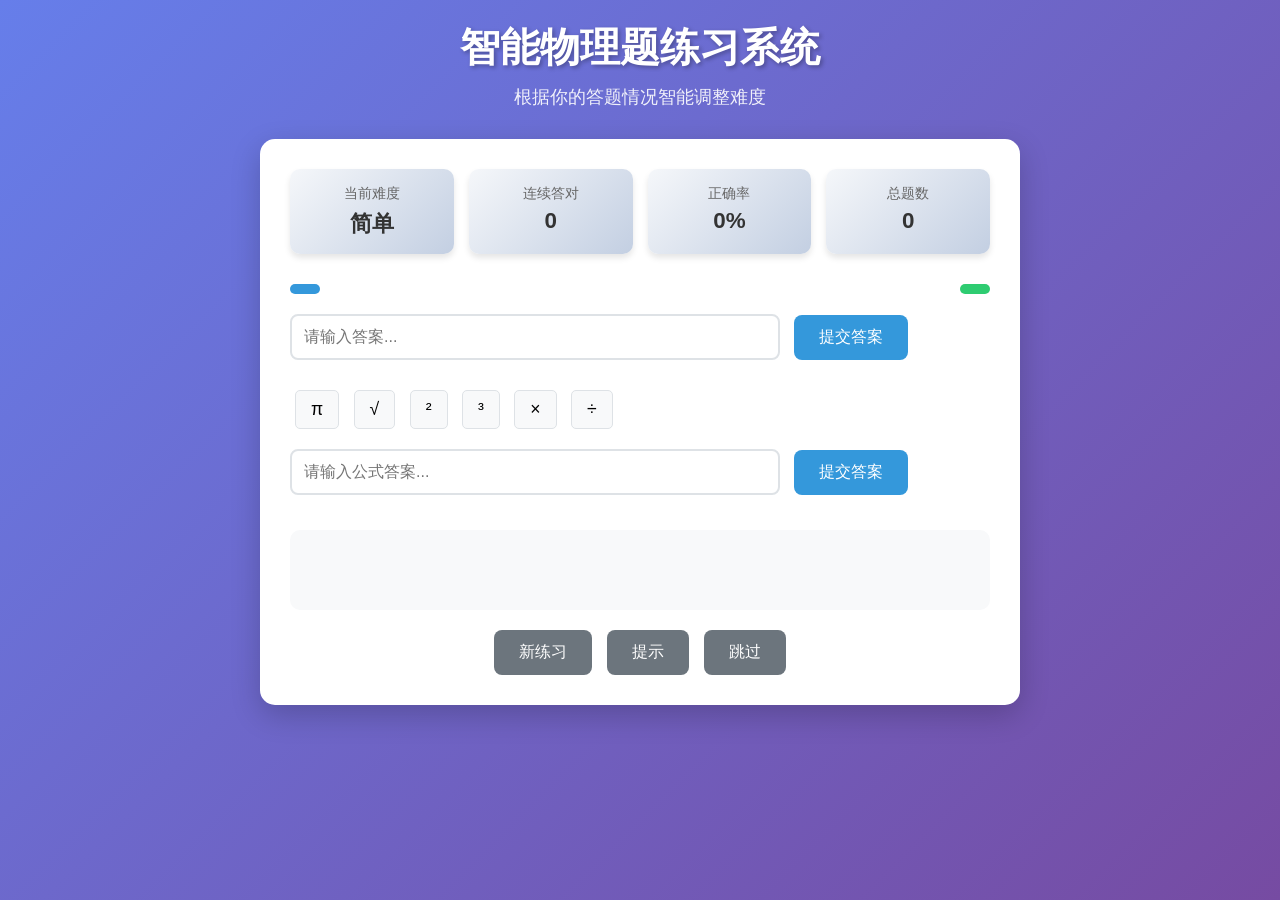
==== index.html @ 670155d4 "Rename physics-tutor.html to index.html" ====
<!DOCTYPE html>
<html lang="zh-CN">
<head>
    <meta charset="UTF-8">
    <meta name="viewport" content="width=device-width, initial-scale=1.0">
    <title>智能物理题练习系统</title>
    <style>
        * {
            margin: 0;
            padding: 0;
            box-sizing: border-box;
        }

        body {
            font-family: 'Segoe UI', Tahoma, Geneva, Verdana, sans-serif;
            background: linear-gradient(135deg, #667eea 0%, #764ba2 100%);
            min-height: 100vh;
            color: #333;
        }

        .container {
            max-width: 800px;
            margin: 0 auto;
            padding: 20px;
        }

        header {
            text-align: center;
            color: white;
            margin-bottom: 30px;
        }

        header h1 {
            font-size: 2.5em;
            margin-bottom: 10px;
            text-shadow: 2px 2px 4px rgba(0,0,0,0.3);
        }

        header p {
            font-size: 1.1em;
            opacity: 0.9;
        }

        main {
            background: white;
            border-radius: 15px;
            padding: 30px;
            box-shadow: 0 10px 30px rgba(0,0,0,0.2);
        }

        #stats-panel {
            display: grid;
            grid-template-columns: repeat(auto-fit, minmax(150px, 1fr));
            gap: 15px;
            margin-bottom: 30px;
        }

        .stat-item {
            background: linear-gradient(135deg, #f5f7fa 0%, #c3cfe2 100%);
            padding: 15px;
            border-radius: 10px;
            text-align: center;
            box-shadow: 0 4px 6px rgba(0,0,0,0.1);
        }

        .stat-label {
            display: block;
            font-size: 0.9em;
            color: #666;
            margin-bottom: 5px;
        }

        .stat-value {
            display: block;
            font-size: 1.4em;
            font-weight: bold;
            color: #333;
        }

        #question-container {
            margin-bottom: 25px;
        }

        #question-header {
            display: flex;
            justify-content: space-between;
            align-items: center;
            margin-bottom: 20px;
        }

        #question-category {
            background: #3498db;
            color: white;
            padding: 5px 15px;
            border-radius: 20px;
            font-size: 0.9em;
        }

        #question-difficulty {
            background: #2ecc71;
            color: white;
            padding: 5px 15px;
            border-radius: 20px;
            font-size: 0.9em;
        }

        #question-difficulty.medium {
            background: #f39c12;
        }

        #question-difficulty.hard {
            background: #e74c3c;
        }

        #question-text {
            font-size: 1.2em;
            line-height: 1.6;
            margin-bottom: 20px;
            color: #2c3e50;
        }

        .question-options {
            margin-bottom: 15px;
        }

        .option-btn {
            display: block;
            width: 100%;
            padding: 15px 20px;
            margin-bottom: 10px;
            background: #f8f9fa;
            border: 2px solid #dee2e6;
            border-radius: 8px;
            text-align: left;
            cursor: pointer;
            transition: all 0.3s ease;
            font-size: 1em;
        }

        .option-btn:hover {
            background: #e9ecef;
            border-color: #3498db;
            transform: translateX(5px);
        }

        .option-btn.selected {
            background: #3498db;
            color: white;
            border-color: #2980b9;
        }

        .option-btn.correct {
            background: #2ecc71;
            color: white;
            border-color: #27ae60;
        }

        .option-btn.incorrect {
            background: #e74c3c;
            color: white;
            border-color: #c0392b;
        }

        #answer-input, #formula-answer {
            width: 70%;
            padding: 12px;
            border: 2px solid #dee2e6;
            border-radius: 8px;
            font-size: 1em;
            margin-bottom: 10px;
        }

        #answer-input:focus, #formula-answer:focus {
            outline: none;
            border-color: #3498db;
        }

        .submit-btn {
            padding: 12px 25px;
            background: #3498db;
            color: white;
            border: none;
            border-radius: 8px;
            cursor: pointer;
            font-size: 1em;
            margin-left: 10px;
            transition: background 0.3s ease;
        }

        .submit-btn:hover {
            background: #2980b9;
        }

        #formula-buttons {
            margin-bottom: 15px;
        }

        .formula-btn {
            padding: 8px 15px;
            margin: 5px;
            background: #f8f9fa;
            border: 1px solid #dee2e6;
            border-radius: 5px;
            cursor: pointer;
            font-size: 1.1em;
        }

        .formula-btn:hover {
            background: #e9ecef;
        }

        #feedback-container {
            background: #f8f9fa;
            padding: 20px;
            border-radius: 10px;
            margin-bottom: 20px;
            min-height: 80px;
        }

        #feedback-message {
            font-size: 1.1em;
            font-weight: bold;
            margin-bottom: 10px;
        }

        #feedback-message.correct {
            color: #2ecc71;
        }

        #feedback-message.incorrect {
            color: #e74c3c;
        }

        #feedback-explanation {
            line-height: 1.5;
            color: #555;
        }

        .next-btn {
            margin-top: 15px;
            padding: 12px 25px;
            background: #27ae60;
            color: white;
            border: none;
            border-radius: 8px;
            cursor: pointer;
            font-size: 1em;
        }

        .next-btn:hover {
            background: #229954;
        }

        #controls {
            display: flex;
            justify-content: center;
            gap: 15px;
            flex-wrap: wrap;
        }

        .control-btn {
            padding: 12px 25px;
            background: #6c757d;
            color: white;
            border: none;
            border-radius: 8px;
            cursor: pointer;
            font-size: 1em;
            transition: background 0.3s ease;
        }

        .control-btn:hover {
            background: #5a6268;
        }

        .control-btn:active {
            transform: scale(0.98);
        }

        @media (max-width: 600px) {
            .container {
                padding: 10px;
            }
            
            main {
                padding: 20px;
            }
            
            header h1 {
                font-size: 2em;
            }
            
            #stats-panel {
                grid-template-columns: repeat(2, 1fr);
            }
            
            #controls {
                flex-direction: column;
                align-items: stretch;
            }
            
            .control-btn {
                width: 100%;
            }
        }
    </style>
</head>
<body>
    <div class="container">
        <header>
            <h1>智能物理题练习系统</h1>
            <p>根据你的答题情况智能调整难度</p>
        </header>

        <main>
            <div id="stats-panel">
                <div class="stat-item">
                    <span class="stat-label">当前难度</span>
                    <span id="current-difficulty" class="stat-value">简单</span>
                </div>
                <div class="stat-item">
                    <span class="stat-label">连续答对</span>
                    <span id="streak" class="stat-value">0</span>
                </div>
                <div class="stat-item">
                    <span class="stat-label">正确率</span>
                    <span id="accuracy" class="stat-value">0%</span>
                </div>
                <div class="stat-item">
                    <span class="stat-label">总题数</span>
                    <span id="total-questions" class="stat-value">0</span>
                </div>
            </div>

            <div id="question-container">
                <div id="question-header">
                    <span id="question-category"></span>
                    <span id="question-difficulty"></span>
                </div>
                <div id="question-text"></div>
                <div id="question-image"></div>
                <div id="options-container">
                    <div id="multiple-choice" class="question-options"></div>
                    <div id="input-answer" class="question-options">
                        <input type="text" id="answer-input" placeholder="请输入答案...">
                        <button id="submit-input" class="submit-btn">提交答案</button>
                    </div>
                    <div id="formula-input" class="question-options">
                        <div id="formula-buttons">
                            <button class="formula-btn" data-symbol="π">π</button>
                            <button class="formula-btn" data-symbol="√">√</button>
                            <button class="formula-btn" data-symbol="²">²</button>
                            <button class="formula-btn" data-symbol="³">³</button>
                            <button class="formula-btn" data-symbol="×">×</button>
                            <button class="formula-btn" data-symbol="÷">÷</button>
                        </div>
                        <input type="text" id="formula-answer" placeholder="请输入公式答案...">
                        <button id="submit-formula" class="submit-btn">提交答案</button>
                    </div>
                </div>
            </div>

            <div id="feedback-container">
                <div id="feedback-message"></div>
                <div id="feedback-explanation"></div>
                <button id="next-question" class="next-btn" style="display: none;">下一题</button>
            </div>

            <div id="controls">
                <button id="new-session" class="control-btn">新练习</button>
                <button id="hint" class="control-btn">提示</button>
                <button id="skip" class="control-btn">跳过</button>
            </div>
        </main>
    </div>

    <script src="script.js"></script>
</body>
</html>
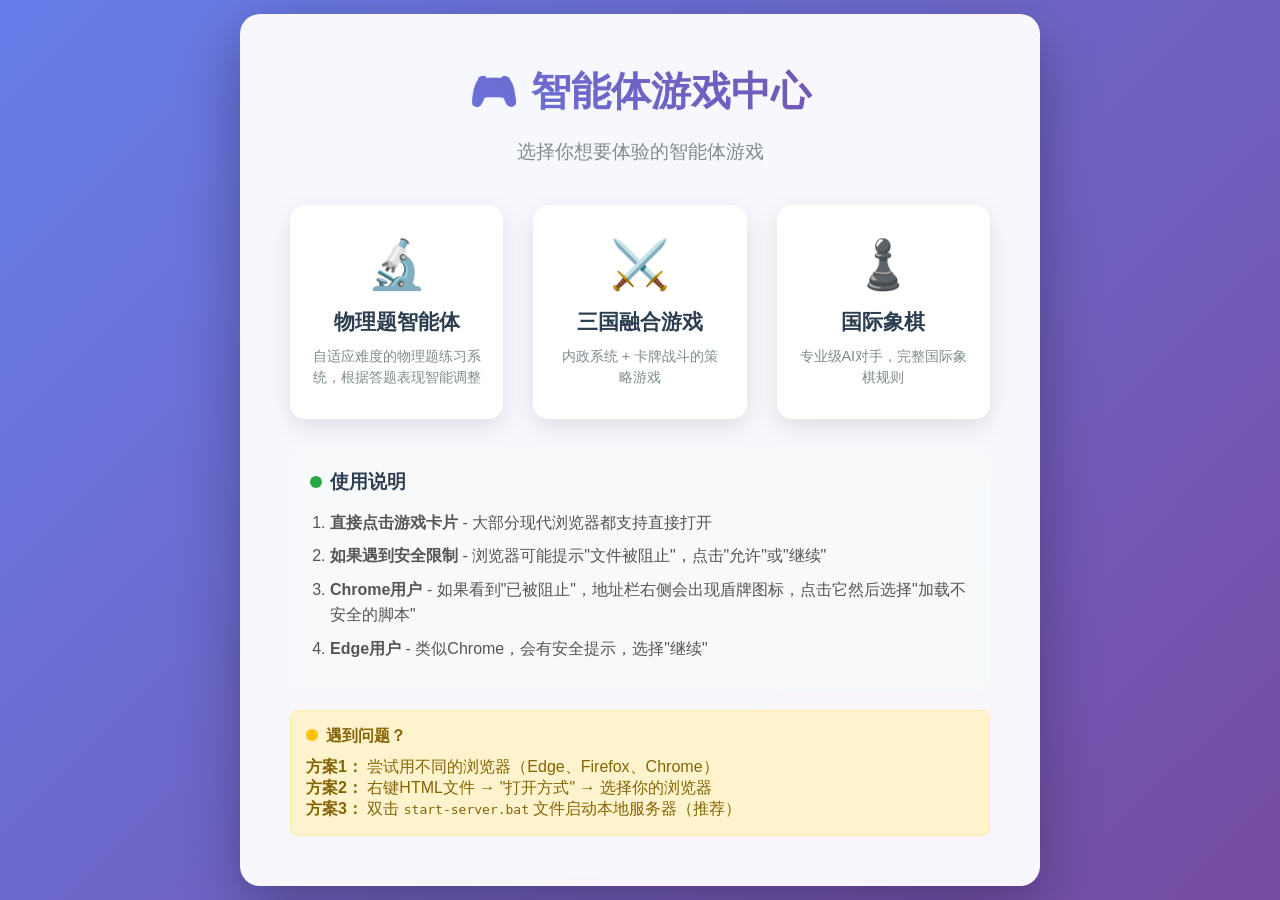
==== commit d30299ee: "Add files via upload" ====
--- a/index.html
+++ b/index.html
@@ -3,7 +3,7 @@
 <head>
     <meta charset="UTF-8">
     <meta name="viewport" content="width=device-width, initial-scale=1.0">
-    <title>智能物理题练习系统</title>
+    <title>智能体游戏中心</title>
     <style>
         * {
             margin: 0;
@@ -12,368 +12,218 @@
         }
 
         body {
-            font-family: 'Segoe UI', Tahoma, Geneva, Verdana, sans-serif;
+            font-family: 'Microsoft YaHei', Arial, sans-serif;
             background: linear-gradient(135deg, #667eea 0%, #764ba2 100%);
             min-height: 100vh;
-            color: #333;
+            display: flex;
+            justify-content: center;
+            align-items: center;
         }
 
         .container {
+            background: rgba(255, 255, 255, 0.95);
+            border-radius: 20px;
+            padding: 50px;
+            box-shadow: 0 20px 60px rgba(0, 0, 0, 0.3);
+            text-align: center;
             max-width: 800px;
-            margin: 0 auto;
-            padding: 20px;
-        }
-
-        header {
-            text-align: center;
-            color: white;
+            backdrop-filter: blur(10px);
+        }
+
+        h1 {
+            color: #2c3e50;
+            font-size: 2.5em;
+            margin-bottom: 20px;
+            background: linear-gradient(45deg, #667eea, #764ba2);
+            -webkit-background-clip: text;
+            -webkit-text-fill-color: transparent;
+            background-clip: text;
+        }
+
+        .subtitle {
+            color: #7f8c8d;
+            font-size: 1.2em;
+            margin-bottom: 40px;
+        }
+
+        .games-grid {
+            display: grid;
+            grid-template-columns: repeat(auto-fit, minmax(200px, 1fr));
+            gap: 30px;
             margin-bottom: 30px;
         }
 
-        header h1 {
-            font-size: 2.5em;
-            margin-bottom: 10px;
-            text-shadow: 2px 2px 4px rgba(0,0,0,0.3);
-        }
-
-        header p {
-            font-size: 1.1em;
-            opacity: 0.9;
-        }
-
-        main {
+        .game-card {
             background: white;
             border-radius: 15px;
-            padding: 30px;
-            box-shadow: 0 10px 30px rgba(0,0,0,0.2);
-        }
-
-        #stats-panel {
-            display: grid;
-            grid-template-columns: repeat(auto-fit, minmax(150px, 1fr));
-            gap: 15px;
-            margin-bottom: 30px;
-        }
-
-        .stat-item {
-            background: linear-gradient(135deg, #f5f7fa 0%, #c3cfe2 100%);
+            padding: 30px 20px;
+            box-shadow: 0 8px 25px rgba(0, 0, 0, 0.1);
+            transition: all 0.3s ease;
+            cursor: pointer;
+            text-decoration: none;
+            color: inherit;
+            border: 2px solid transparent;
+        }
+
+        .game-card:hover {
+            transform: translateY(-5px);
+            box-shadow: 0 15px 35px rgba(0, 0, 0, 0.2);
+            border-color: #667eea;
+        }
+
+        .game-icon {
+            font-size: 3em;
+            margin-bottom: 15px;
+        }
+
+        .game-title {
+            font-size: 1.3em;
+            font-weight: bold;
+            color: #2c3e50;
+            margin-bottom: 10px;
+        }
+
+        .game-description {
+            color: #7f8c8d;
+            font-size: 0.9em;
+            line-height: 1.4;
+        }
+
+        .instructions {
+            background: #f8f9fa;
+            border-radius: 10px;
+            padding: 20px;
+            margin-top: 30px;
+            text-align: left;
+        }
+
+        .instructions h3 {
+            color: #2c3e50;
+            margin-bottom: 15px;
+        }
+
+        .instructions ol {
+            color: #555;
+            line-height: 1.6;
+            margin-left: 20px;
+        }
+
+        .instructions li {
+            margin-bottom: 8px;
+        }
+
+        .troubleshoot {
+            background: #fff3cd;
+            border: 1px solid #ffeaa7;
+            border-radius: 8px;
             padding: 15px;
-            border-radius: 10px;
-            text-align: center;
-            box-shadow: 0 4px 6px rgba(0,0,0,0.1);
-        }
-
-        .stat-label {
-            display: block;
-            font-size: 0.9em;
-            color: #666;
-            margin-bottom: 5px;
-        }
-
-        .stat-value {
-            display: block;
-            font-size: 1.4em;
-            font-weight: bold;
-            color: #333;
-        }
-
-        #question-container {
-            margin-bottom: 25px;
-        }
-
-        #question-header {
-            display: flex;
-            justify-content: space-between;
-            align-items: center;
-            margin-bottom: 20px;
-        }
-
-        #question-category {
-            background: #3498db;
-            color: white;
-            padding: 5px 15px;
-            border-radius: 20px;
-            font-size: 0.9em;
-        }
-
-        #question-difficulty {
-            background: #2ecc71;
-            color: white;
-            padding: 5px 15px;
-            border-radius: 20px;
-            font-size: 0.9em;
-        }
-
-        #question-difficulty.medium {
-            background: #f39c12;
-        }
-
-        #question-difficulty.hard {
-            background: #e74c3c;
-        }
-
-        #question-text {
-            font-size: 1.2em;
-            line-height: 1.6;
-            margin-bottom: 20px;
-            color: #2c3e50;
-        }
-
-        .question-options {
-            margin-bottom: 15px;
-        }
-
-        .option-btn {
-            display: block;
-            width: 100%;
-            padding: 15px 20px;
+            margin-top: 20px;
+            color: #856404;
+            text-align: left;
+        }
+
+        .troubleshoot h4 {
             margin-bottom: 10px;
-            background: #f8f9fa;
-            border: 2px solid #dee2e6;
+        }
+
+        .status-indicator {
+            display: inline-block;
+            width: 12px;
+            height: 12px;
+            border-radius: 50%;
+            margin-right: 8px;
+        }
+
+        .status-ready {
+            background: #28a745;
+        }
+
+        .status-warning {
+            background: #ffc107;
+        }
+
+        .error-message {
+            background: #f8d7da;
+            border: 1px solid #f5c6cb;
+            color: #721c24;
+            padding: 15px;
             border-radius: 8px;
-            text-align: left;
-            cursor: pointer;
-            transition: all 0.3s ease;
-            font-size: 1em;
-        }
-
-        .option-btn:hover {
-            background: #e9ecef;
-            border-color: #3498db;
-            transform: translateX(5px);
-        }
-
-        .option-btn.selected {
-            background: #3498db;
-            color: white;
-            border-color: #2980b9;
-        }
-
-        .option-btn.correct {
-            background: #2ecc71;
-            color: white;
-            border-color: #27ae60;
-        }
-
-        .option-btn.incorrect {
-            background: #e74c3c;
-            color: white;
-            border-color: #c0392b;
-        }
-
-        #answer-input, #formula-answer {
-            width: 70%;
-            padding: 12px;
-            border: 2px solid #dee2e6;
-            border-radius: 8px;
-            font-size: 1em;
-            margin-bottom: 10px;
-        }
-
-        #answer-input:focus, #formula-answer:focus {
-            outline: none;
-            border-color: #3498db;
-        }
-
-        .submit-btn {
-            padding: 12px 25px;
-            background: #3498db;
-            color: white;
-            border: none;
-            border-radius: 8px;
-            cursor: pointer;
-            font-size: 1em;
-            margin-left: 10px;
-            transition: background 0.3s ease;
-        }
-
-        .submit-btn:hover {
-            background: #2980b9;
-        }
-
-        #formula-buttons {
-            margin-bottom: 15px;
-        }
-
-        .formula-btn {
-            padding: 8px 15px;
-            margin: 5px;
-            background: #f8f9fa;
-            border: 1px solid #dee2e6;
-            border-radius: 5px;
-            cursor: pointer;
-            font-size: 1.1em;
-        }
-
-        .formula-btn:hover {
-            background: #e9ecef;
-        }
-
-        #feedback-container {
-            background: #f8f9fa;
-            padding: 20px;
-            border-radius: 10px;
-            margin-bottom: 20px;
-            min-height: 80px;
-        }
-
-        #feedback-message {
-            font-size: 1.1em;
-            font-weight: bold;
-            margin-bottom: 10px;
-        }
-
-        #feedback-message.correct {
-            color: #2ecc71;
-        }
-
-        #feedback-message.incorrect {
-            color: #e74c3c;
-        }
-
-        #feedback-explanation {
-            line-height: 1.5;
-            color: #555;
-        }
-
-        .next-btn {
             margin-top: 15px;
-            padding: 12px 25px;
-            background: #27ae60;
-            color: white;
-            border: none;
-            border-radius: 8px;
-            cursor: pointer;
-            font-size: 1em;
-        }
-
-        .next-btn:hover {
-            background: #229954;
-        }
-
-        #controls {
-            display: flex;
-            justify-content: center;
-            gap: 15px;
-            flex-wrap: wrap;
-        }
-
-        .control-btn {
-            padding: 12px 25px;
-            background: #6c757d;
-            color: white;
-            border: none;
-            border-radius: 8px;
-            cursor: pointer;
-            font-size: 1em;
-            transition: background 0.3s ease;
-        }
-
-        .control-btn:hover {
-            background: #5a6268;
-        }
-
-        .control-btn:active {
-            transform: scale(0.98);
-        }
-
-        @media (max-width: 600px) {
-            .container {
-                padding: 10px;
-            }
-            
-            main {
-                padding: 20px;
-            }
-            
-            header h1 {
-                font-size: 2em;
-            }
-            
-            #stats-panel {
-                grid-template-columns: repeat(2, 1fr);
-            }
-            
-            #controls {
-                flex-direction: column;
-                align-items: stretch;
-            }
-            
-            .control-btn {
-                width: 100%;
-            }
+            display: none;
         }
     </style>
 </head>
 <body>
     <div class="container">
-        <header>
-            <h1>智能物理题练习系统</h1>
-            <p>根据你的答题情况智能调整难度</p>
-        </header>
-
-        <main>
-            <div id="stats-panel">
-                <div class="stat-item">
-                    <span class="stat-label">当前难度</span>
-                    <span id="current-difficulty" class="stat-value">简单</span>
-                </div>
-                <div class="stat-item">
-                    <span class="stat-label">连续答对</span>
-                    <span id="streak" class="stat-value">0</span>
-                </div>
-                <div class="stat-item">
-                    <span class="stat-label">正确率</span>
-                    <span id="accuracy" class="stat-value">0%</span>
-                </div>
-                <div class="stat-item">
-                    <span class="stat-label">总题数</span>
-                    <span id="total-questions" class="stat-value">0</span>
-                </div>
-            </div>
-
-            <div id="question-container">
-                <div id="question-header">
-                    <span id="question-category"></span>
-                    <span id="question-difficulty"></span>
-                </div>
-                <div id="question-text"></div>
-                <div id="question-image"></div>
-                <div id="options-container">
-                    <div id="multiple-choice" class="question-options"></div>
-                    <div id="input-answer" class="question-options">
-                        <input type="text" id="answer-input" placeholder="请输入答案...">
-                        <button id="submit-input" class="submit-btn">提交答案</button>
-                    </div>
-                    <div id="formula-input" class="question-options">
-                        <div id="formula-buttons">
-                            <button class="formula-btn" data-symbol="π">π</button>
-                            <button class="formula-btn" data-symbol="√">√</button>
-                            <button class="formula-btn" data-symbol="²">²</button>
-                            <button class="formula-btn" data-symbol="³">³</button>
-                            <button class="formula-btn" data-symbol="×">×</button>
-                            <button class="formula-btn" data-symbol="÷">÷</button>
-                        </div>
-                        <input type="text" id="formula-answer" placeholder="请输入公式答案...">
-                        <button id="submit-formula" class="submit-btn">提交答案</button>
-                    </div>
-                </div>
-            </div>
-
-            <div id="feedback-container">
-                <div id="feedback-message"></div>
-                <div id="feedback-explanation"></div>
-                <button id="next-question" class="next-btn" style="display: none;">下一题</button>
-            </div>
-
-            <div id="controls">
-                <button id="new-session" class="control-btn">新练习</button>
-                <button id="hint" class="control-btn">提示</button>
-                <button id="skip" class="control-btn">跳过</button>
-            </div>
-        </main>
+        <h1>🎮 智能体游戏中心</h1>
+        <p class="subtitle">选择你想要体验的智能体游戏</p>
+
+        <div class="games-grid">
+            <a href="physics-tutor.html" class="game-card">
+                <div class="game-icon">🔬</div>
+                <div class="game-title">物理题智能体</div>
+                <div class="game-description">自适应难度的物理题练习系统，根据答题表现智能调整</div>
+            </a>
+
+            <a href="sanguo-game.html" class="game-card">
+                <div class="game-icon">⚔️</div>
+                <div class="game-title">三国融合游戏</div>
+                <div class="game-description">内政系统 + 卡牌战斗的策略游戏</div>
+            </a>
+
+            <a href="chess.html" class="game-card">
+                <div class="game-icon">♟️</div>
+                <div class="game-title">国际象棋</div>
+                <div class="game-description">专业级AI对手，完整国际象棋规则</div>
+            </a>
+        </div>
+
+        <div class="instructions">
+            <h3><span class="status-indicator status-ready"></span>使用说明</h3>
+            <ol>
+                <li><strong>直接点击游戏卡片</strong> - 大部分现代浏览器都支持直接打开</li>
+                <li><strong>如果遇到安全限制</strong> - 浏览器可能提示"文件被阻止"，点击"允许"或"继续"</li>
+                <li><strong>Chrome用户</strong> - 如果看到"已被阻止"，地址栏右侧会出现盾牌图标，点击它然后选择"加载不安全的脚本"</li>
+                <li><strong>Edge用户</strong> - 类似Chrome，会有安全提示，选择"继续"</li>
+            </ol>
+        </div>
+
+        <div class="troubleshoot">
+            <h4><span class="status-indicator status-warning"></span>遇到问题？</h4>
+            <p><strong>方案1：</strong> 尝试用不同的浏览器（Edge、Firefox、Chrome）</p>
+            <p><strong>方案2：</strong> 右键HTML文件 → "打开方式" → 选择你的浏览器</p>
+            <p><strong>方案3：</strong> 双击 <code>start-server.bat</code> 文件启动本地服务器（推荐）</p>
+        </div>
+
+        <div class="error-message" id="error-message">
+            游戏加载失败，请尝试右键文件用浏览器打开，或启动本地服务器。
+        </div>
     </div>
 
-    <script src="script.js"></script>
+    <script>
+        // 检查链接是否有效
+        document.querySelectorAll('.game-card').forEach(card => {
+            card.addEventListener('click', function(e) {
+                const href = this.getAttribute('href');
+                
+                // 尝试在新窗口打开
+                try {
+                    window.open(href, '_blank');
+                } catch (error) {
+                    // 如果失败，显示错误信息
+                    document.getElementById('error-message').style.display = 'block';
+                    setTimeout(() => {
+                        document.getElementById('error-message').style.display = 'none';
+                    }, 5000);
+                }
+            });
+        });
+
+        // 添加页面加载提示
+        window.addEventListener('load', () => {
+            console.log('游戏中心已加载完成！');
+            console.log('如果游戏无法直接打开，请启动本地服务器：双击 start-server.bat');
+        });
+    </script>
 </body>
-</html>
+</html>
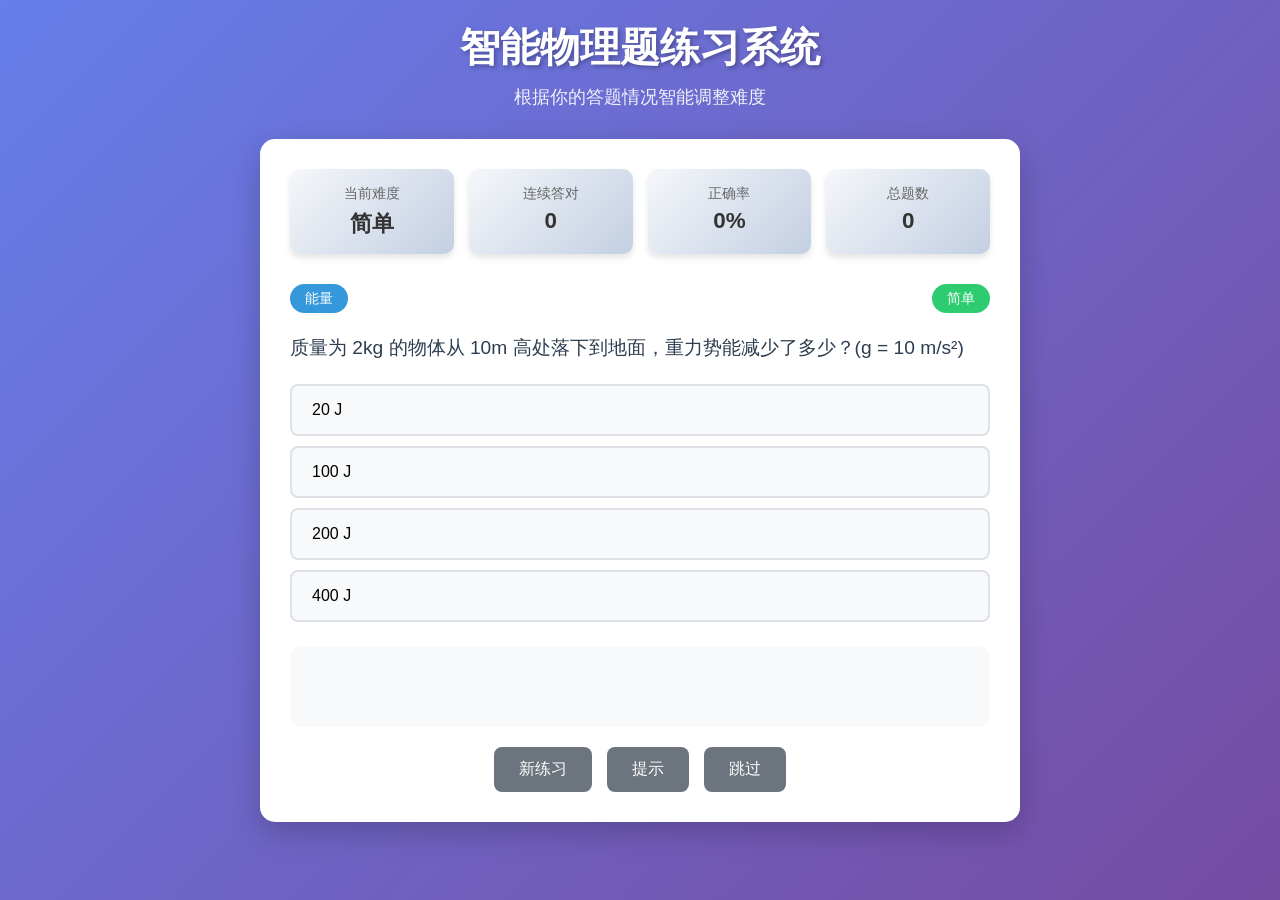
==== commit f6f7a0ef: "Rename physics-tutor.html to index.html" ====
--- a/index.html
+++ b/index.html
@@ -3,7 +3,7 @@
 <head>
     <meta charset="UTF-8">
     <meta name="viewport" content="width=device-width, initial-scale=1.0">
-    <title>智能体游戏中心</title>
+    <title>智能物理题练习系统</title>
     <style>
         * {
             margin: 0;
@@ -12,218 +12,368 @@
         }
 
         body {
-            font-family: 'Microsoft YaHei', Arial, sans-serif;
+            font-family: 'Segoe UI', Tahoma, Geneva, Verdana, sans-serif;
             background: linear-gradient(135deg, #667eea 0%, #764ba2 100%);
             min-height: 100vh;
+            color: #333;
+        }
+
+        .container {
+            max-width: 800px;
+            margin: 0 auto;
+            padding: 20px;
+        }
+
+        header {
+            text-align: center;
+            color: white;
+            margin-bottom: 30px;
+        }
+
+        header h1 {
+            font-size: 2.5em;
+            margin-bottom: 10px;
+            text-shadow: 2px 2px 4px rgba(0,0,0,0.3);
+        }
+
+        header p {
+            font-size: 1.1em;
+            opacity: 0.9;
+        }
+
+        main {
+            background: white;
+            border-radius: 15px;
+            padding: 30px;
+            box-shadow: 0 10px 30px rgba(0,0,0,0.2);
+        }
+
+        #stats-panel {
+            display: grid;
+            grid-template-columns: repeat(auto-fit, minmax(150px, 1fr));
+            gap: 15px;
+            margin-bottom: 30px;
+        }
+
+        .stat-item {
+            background: linear-gradient(135deg, #f5f7fa 0%, #c3cfe2 100%);
+            padding: 15px;
+            border-radius: 10px;
+            text-align: center;
+            box-shadow: 0 4px 6px rgba(0,0,0,0.1);
+        }
+
+        .stat-label {
+            display: block;
+            font-size: 0.9em;
+            color: #666;
+            margin-bottom: 5px;
+        }
+
+        .stat-value {
+            display: block;
+            font-size: 1.4em;
+            font-weight: bold;
+            color: #333;
+        }
+
+        #question-container {
+            margin-bottom: 25px;
+        }
+
+        #question-header {
+            display: flex;
+            justify-content: space-between;
+            align-items: center;
+            margin-bottom: 20px;
+        }
+
+        #question-category {
+            background: #3498db;
+            color: white;
+            padding: 5px 15px;
+            border-radius: 20px;
+            font-size: 0.9em;
+        }
+
+        #question-difficulty {
+            background: #2ecc71;
+            color: white;
+            padding: 5px 15px;
+            border-radius: 20px;
+            font-size: 0.9em;
+        }
+
+        #question-difficulty.medium {
+            background: #f39c12;
+        }
+
+        #question-difficulty.hard {
+            background: #e74c3c;
+        }
+
+        #question-text {
+            font-size: 1.2em;
+            line-height: 1.6;
+            margin-bottom: 20px;
+            color: #2c3e50;
+        }
+
+        .question-options {
+            margin-bottom: 15px;
+        }
+
+        .option-btn {
+            display: block;
+            width: 100%;
+            padding: 15px 20px;
+            margin-bottom: 10px;
+            background: #f8f9fa;
+            border: 2px solid #dee2e6;
+            border-radius: 8px;
+            text-align: left;
+            cursor: pointer;
+            transition: all 0.3s ease;
+            font-size: 1em;
+        }
+
+        .option-btn:hover {
+            background: #e9ecef;
+            border-color: #3498db;
+            transform: translateX(5px);
+        }
+
+        .option-btn.selected {
+            background: #3498db;
+            color: white;
+            border-color: #2980b9;
+        }
+
+        .option-btn.correct {
+            background: #2ecc71;
+            color: white;
+            border-color: #27ae60;
+        }
+
+        .option-btn.incorrect {
+            background: #e74c3c;
+            color: white;
+            border-color: #c0392b;
+        }
+
+        #answer-input, #formula-answer {
+            width: 70%;
+            padding: 12px;
+            border: 2px solid #dee2e6;
+            border-radius: 8px;
+            font-size: 1em;
+            margin-bottom: 10px;
+        }
+
+        #answer-input:focus, #formula-answer:focus {
+            outline: none;
+            border-color: #3498db;
+        }
+
+        .submit-btn {
+            padding: 12px 25px;
+            background: #3498db;
+            color: white;
+            border: none;
+            border-radius: 8px;
+            cursor: pointer;
+            font-size: 1em;
+            margin-left: 10px;
+            transition: background 0.3s ease;
+        }
+
+        .submit-btn:hover {
+            background: #2980b9;
+        }
+
+        #formula-buttons {
+            margin-bottom: 15px;
+        }
+
+        .formula-btn {
+            padding: 8px 15px;
+            margin: 5px;
+            background: #f8f9fa;
+            border: 1px solid #dee2e6;
+            border-radius: 5px;
+            cursor: pointer;
+            font-size: 1.1em;
+        }
+
+        .formula-btn:hover {
+            background: #e9ecef;
+        }
+
+        #feedback-container {
+            background: #f8f9fa;
+            padding: 20px;
+            border-radius: 10px;
+            margin-bottom: 20px;
+            min-height: 80px;
+        }
+
+        #feedback-message {
+            font-size: 1.1em;
+            font-weight: bold;
+            margin-bottom: 10px;
+        }
+
+        #feedback-message.correct {
+            color: #2ecc71;
+        }
+
+        #feedback-message.incorrect {
+            color: #e74c3c;
+        }
+
+        #feedback-explanation {
+            line-height: 1.5;
+            color: #555;
+        }
+
+        .next-btn {
+            margin-top: 15px;
+            padding: 12px 25px;
+            background: #27ae60;
+            color: white;
+            border: none;
+            border-radius: 8px;
+            cursor: pointer;
+            font-size: 1em;
+        }
+
+        .next-btn:hover {
+            background: #229954;
+        }
+
+        #controls {
             display: flex;
             justify-content: center;
-            align-items: center;
-        }
-
-        .container {
-            background: rgba(255, 255, 255, 0.95);
-            border-radius: 20px;
-            padding: 50px;
-            box-shadow: 0 20px 60px rgba(0, 0, 0, 0.3);
-            text-align: center;
-            max-width: 800px;
-            backdrop-filter: blur(10px);
-        }
-
-        h1 {
-            color: #2c3e50;
-            font-size: 2.5em;
-            margin-bottom: 20px;
-            background: linear-gradient(45deg, #667eea, #764ba2);
-            -webkit-background-clip: text;
-            -webkit-text-fill-color: transparent;
-            background-clip: text;
-        }
-
-        .subtitle {
-            color: #7f8c8d;
-            font-size: 1.2em;
-            margin-bottom: 40px;
-        }
-
-        .games-grid {
-            display: grid;
-            grid-template-columns: repeat(auto-fit, minmax(200px, 1fr));
-            gap: 30px;
-            margin-bottom: 30px;
-        }
-
-        .game-card {
-            background: white;
-            border-radius: 15px;
-            padding: 30px 20px;
-            box-shadow: 0 8px 25px rgba(0, 0, 0, 0.1);
-            transition: all 0.3s ease;
-            cursor: pointer;
-            text-decoration: none;
-            color: inherit;
-            border: 2px solid transparent;
-        }
-
-        .game-card:hover {
-            transform: translateY(-5px);
-            box-shadow: 0 15px 35px rgba(0, 0, 0, 0.2);
-            border-color: #667eea;
-        }
-
-        .game-icon {
-            font-size: 3em;
-            margin-bottom: 15px;
-        }
-
-        .game-title {
-            font-size: 1.3em;
-            font-weight: bold;
-            color: #2c3e50;
-            margin-bottom: 10px;
-        }
-
-        .game-description {
-            color: #7f8c8d;
-            font-size: 0.9em;
-            line-height: 1.4;
-        }
-
-        .instructions {
-            background: #f8f9fa;
-            border-radius: 10px;
-            padding: 20px;
-            margin-top: 30px;
-            text-align: left;
-        }
-
-        .instructions h3 {
-            color: #2c3e50;
-            margin-bottom: 15px;
-        }
-
-        .instructions ol {
-            color: #555;
-            line-height: 1.6;
-            margin-left: 20px;
-        }
-
-        .instructions li {
-            margin-bottom: 8px;
-        }
-
-        .troubleshoot {
-            background: #fff3cd;
-            border: 1px solid #ffeaa7;
-            border-radius: 8px;
-            padding: 15px;
-            margin-top: 20px;
-            color: #856404;
-            text-align: left;
-        }
-
-        .troubleshoot h4 {
-            margin-bottom: 10px;
-        }
-
-        .status-indicator {
-            display: inline-block;
-            width: 12px;
-            height: 12px;
-            border-radius: 50%;
-            margin-right: 8px;
-        }
-
-        .status-ready {
-            background: #28a745;
-        }
-
-        .status-warning {
-            background: #ffc107;
-        }
-
-        .error-message {
-            background: #f8d7da;
-            border: 1px solid #f5c6cb;
-            color: #721c24;
-            padding: 15px;
-            border-radius: 8px;
-            margin-top: 15px;
-            display: none;
+            gap: 15px;
+            flex-wrap: wrap;
+        }
+
+        .control-btn {
+            padding: 12px 25px;
+            background: #6c757d;
+            color: white;
+            border: none;
+            border-radius: 8px;
+            cursor: pointer;
+            font-size: 1em;
+            transition: background 0.3s ease;
+        }
+
+        .control-btn:hover {
+            background: #5a6268;
+        }
+
+        .control-btn:active {
+            transform: scale(0.98);
+        }
+
+        @media (max-width: 600px) {
+            .container {
+                padding: 10px;
+            }
+            
+            main {
+                padding: 20px;
+            }
+            
+            header h1 {
+                font-size: 2em;
+            }
+            
+            #stats-panel {
+                grid-template-columns: repeat(2, 1fr);
+            }
+            
+            #controls {
+                flex-direction: column;
+                align-items: stretch;
+            }
+            
+            .control-btn {
+                width: 100%;
+            }
         }
     </style>
 </head>
 <body>
     <div class="container">
-        <h1>🎮 智能体游戏中心</h1>
-        <p class="subtitle">选择你想要体验的智能体游戏</p>
-
-        <div class="games-grid">
-            <a href="physics-tutor.html" class="game-card">
-                <div class="game-icon">🔬</div>
-                <div class="game-title">物理题智能体</div>
-                <div class="game-description">自适应难度的物理题练习系统，根据答题表现智能调整</div>
-            </a>
-
-            <a href="sanguo-game.html" class="game-card">
-                <div class="game-icon">⚔️</div>
-                <div class="game-title">三国融合游戏</div>
-                <div class="game-description">内政系统 + 卡牌战斗的策略游戏</div>
-            </a>
-
-            <a href="chess.html" class="game-card">
-                <div class="game-icon">♟️</div>
-                <div class="game-title">国际象棋</div>
-                <div class="game-description">专业级AI对手，完整国际象棋规则</div>
-            </a>
-        </div>
-
-        <div class="instructions">
-            <h3><span class="status-indicator status-ready"></span>使用说明</h3>
-            <ol>
-                <li><strong>直接点击游戏卡片</strong> - 大部分现代浏览器都支持直接打开</li>
-                <li><strong>如果遇到安全限制</strong> - 浏览器可能提示"文件被阻止"，点击"允许"或"继续"</li>
-                <li><strong>Chrome用户</strong> - 如果看到"已被阻止"，地址栏右侧会出现盾牌图标，点击它然后选择"加载不安全的脚本"</li>
-                <li><strong>Edge用户</strong> - 类似Chrome，会有安全提示，选择"继续"</li>
-            </ol>
-        </div>
-
-        <div class="troubleshoot">
-            <h4><span class="status-indicator status-warning"></span>遇到问题？</h4>
-            <p><strong>方案1：</strong> 尝试用不同的浏览器（Edge、Firefox、Chrome）</p>
-            <p><strong>方案2：</strong> 右键HTML文件 → "打开方式" → 选择你的浏览器</p>
-            <p><strong>方案3：</strong> 双击 <code>start-server.bat</code> 文件启动本地服务器（推荐）</p>
-        </div>
-
-        <div class="error-message" id="error-message">
-            游戏加载失败，请尝试右键文件用浏览器打开，或启动本地服务器。
-        </div>
+        <header>
+            <h1>智能物理题练习系统</h1>
+            <p>根据你的答题情况智能调整难度</p>
+        </header>
+
+        <main>
+            <div id="stats-panel">
+                <div class="stat-item">
+                    <span class="stat-label">当前难度</span>
+                    <span id="current-difficulty" class="stat-value">简单</span>
+                </div>
+                <div class="stat-item">
+                    <span class="stat-label">连续答对</span>
+                    <span id="streak" class="stat-value">0</span>
+                </div>
+                <div class="stat-item">
+                    <span class="stat-label">正确率</span>
+                    <span id="accuracy" class="stat-value">0%</span>
+                </div>
+                <div class="stat-item">
+                    <span class="stat-label">总题数</span>
+                    <span id="total-questions" class="stat-value">0</span>
+                </div>
+            </div>
+
+            <div id="question-container">
+                <div id="question-header">
+                    <span id="question-category"></span>
+                    <span id="question-difficulty"></span>
+                </div>
+                <div id="question-text"></div>
+                <div id="question-image"></div>
+                <div id="options-container">
+                    <div id="multiple-choice" class="question-options"></div>
+                    <div id="input-answer" class="question-options">
+                        <input type="text" id="answer-input" placeholder="请输入答案...">
+                        <button id="submit-input" class="submit-btn">提交答案</button>
+                    </div>
+                    <div id="formula-input" class="question-options">
+                        <div id="formula-buttons">
+                            <button class="formula-btn" data-symbol="π">π</button>
+                            <button class="formula-btn" data-symbol="√">√</button>
+                            <button class="formula-btn" data-symbol="²">²</button>
+                            <button class="formula-btn" data-symbol="³">³</button>
+                            <button class="formula-btn" data-symbol="×">×</button>
+                            <button class="formula-btn" data-symbol="÷">÷</button>
+                        </div>
+                        <input type="text" id="formula-answer" placeholder="请输入公式答案...">
+                        <button id="submit-formula" class="submit-btn">提交答案</button>
+                    </div>
+                </div>
+            </div>
+
+            <div id="feedback-container">
+                <div id="feedback-message"></div>
+                <div id="feedback-explanation"></div>
+                <button id="next-question" class="next-btn" style="display: none;">下一题</button>
+            </div>
+
+            <div id="controls">
+                <button id="new-session" class="control-btn">新练习</button>
+                <button id="hint" class="control-btn">提示</button>
+                <button id="skip" class="control-btn">跳过</button>
+            </div>
+        </main>
     </div>
 
-    <script>
-        // 检查链接是否有效
-        document.querySelectorAll('.game-card').forEach(card => {
-            card.addEventListener('click', function(e) {
-                const href = this.getAttribute('href');
-                
-                // 尝试在新窗口打开
-                try {
-                    window.open(href, '_blank');
-                } catch (error) {
-                    // 如果失败，显示错误信息
-                    document.getElementById('error-message').style.display = 'block';
-                    setTimeout(() => {
-                        document.getElementById('error-message').style.display = 'none';
-                    }, 5000);
-                }
-            });
-        });
-
-        // 添加页面加载提示
-        window.addEventListener('load', () => {
-            console.log('游戏中心已加载完成！');
-            console.log('如果游戏无法直接打开，请启动本地服务器：双击 start-server.bat');
-        });
-    </script>
+    <script src="script.js"></script>
 </body>
-</html>+</html>
